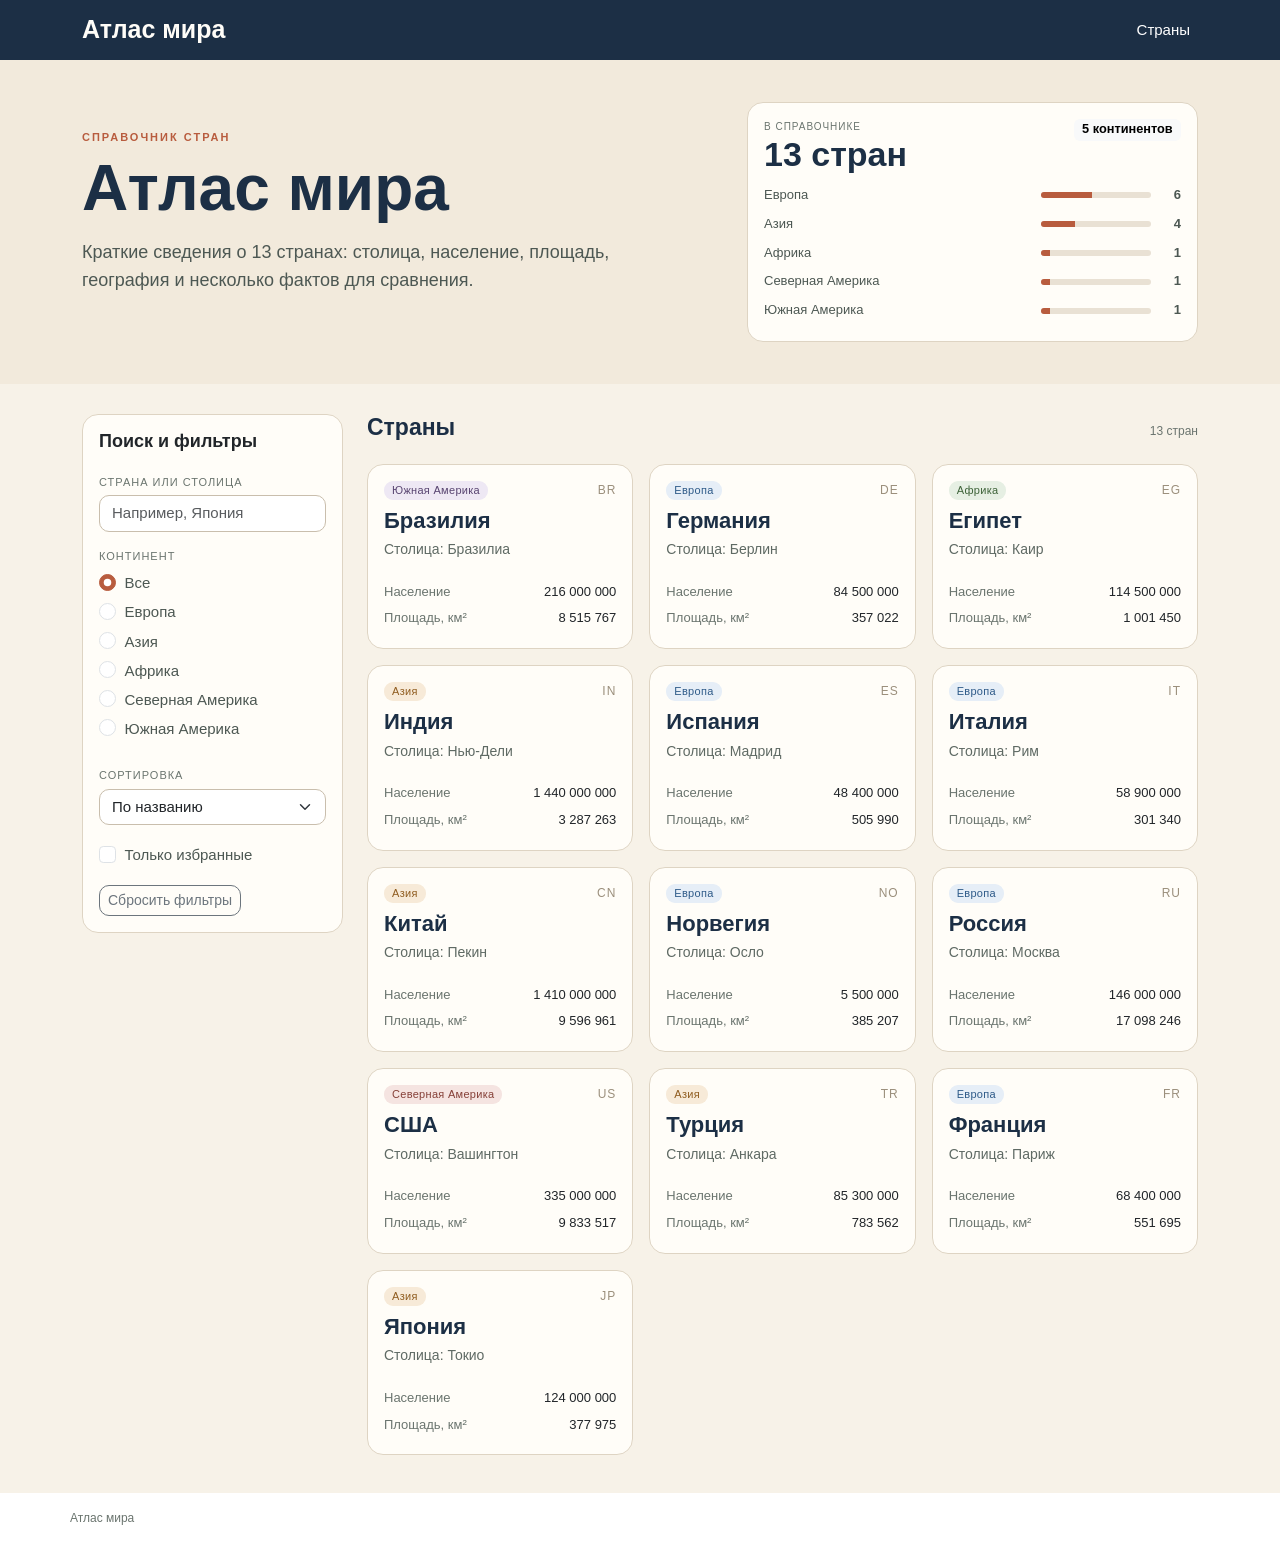
==== index.html @ b81bea29 "Add files via upload" ====
<!DOCTYPE html>
<html lang="ru">
<head>
  <meta charset="utf-8">
  <meta name="viewport" content="width=device-width, initial-scale=1">
  <title>Атлас мира — справочник стран</title>
  <link rel="icon" href="assets/atlas.svg" type="image/svg+xml">
  <link href="https://cdn.jsdelivr.net/npm/bootstrap@5.3.3/dist/css/bootstrap.min.css" rel="stylesheet">
  <link rel="stylesheet" href="css/atlas.css">
</head>
<body>
  <nav class="navbar navbar-expand-lg atlas-navbar" data-bs-theme="dark">
    <div class="container">
      <a class="navbar-brand atlas-brand" href="index.html">
        <span class="brand-name">Атлас мира</span>
      </a>
      <button class="navbar-toggler" type="button" data-bs-toggle="collapse" data-bs-target="#mainNav" aria-controls="mainNav" aria-expanded="false" aria-label="Открыть меню">
        <span class="navbar-toggler-icon"></span>
      </button>
      <div class="collapse navbar-collapse" id="mainNav">
        <ul class="navbar-nav ms-auto">
          <li class="nav-item"><a class="nav-link active" href="index.html">Страны</a></li>
        </ul>
      </div>
    </div>
  </nav>

  <main>
    <section class="atlas-hero">
      <div class="container">
        <div class="row align-items-center g-4">
          <div class="col-lg-7">
            <p class="hero-kicker">справочник стран</p>
            <h1>Атлас мира</h1>
            <p class="hero-lead">Краткие сведения о 13 странах: столица, население, площадь, география и несколько фактов для сравнения.</p>
          </div>
          <div class="col-lg-5">
            <div class="card summary-card">
              <div class="card-body">
                <div class="summary-head">
                  <div>
                    <p class="summary-label">в справочнике</p>
                    <p class="summary-number">13 стран</p>
                  </div>
                  <span class="badge text-bg-light">5 континентов</span>
                </div>
                <div class="summary-row"><span>Европа</span><span class="summary-bar"><i style="width:46%"></i></span><b>6</b></div>
                <div class="summary-row"><span>Азия</span><span class="summary-bar"><i style="width:31%"></i></span><b>4</b></div>
                <div class="summary-row"><span>Африка</span><span class="summary-bar"><i style="width:8%"></i></span><b>1</b></div>
                <div class="summary-row"><span>Северная Америка</span><span class="summary-bar"><i style="width:8%"></i></span><b>1</b></div>
                <div class="summary-row"><span>Южная Америка</span><span class="summary-bar"><i style="width:8%"></i></span><b>1</b></div>
              </div>
            </div>
          </div>
        </div>
      </div>
    </section>

    <div class="container catalog-layout" id="catalog">
      <div class="row g-4">
        <aside class="col-lg-3">
          <div class="card filters-card">
            <div class="card-body">
              <h2 class="filters-title">Поиск и фильтры</h2>
              <div class="mb-3">
                <label class="form-label" for="searchInput">Страна или столица</label>
                <input class="form-control" type="search" id="searchInput" placeholder="Например, Япония">
              </div>

              <fieldset class="mb-3">
                <legend class="form-label">Континент</legend>
                <div class="form-check">
                  <input class="form-check-input" type="radio" name="continent" id="continentAll" value="all" checked>
                  <label class="form-check-label" for="continentAll">Все</label>
                </div>
                <div class="form-check">
                  <input class="form-check-input" type="radio" name="continent" id="continentEurope" value="Европа">
                  <label class="form-check-label" for="continentEurope">Европа</label>
                </div>
                <div class="form-check">
                  <input class="form-check-input" type="radio" name="continent" id="continentAsia" value="Азия">
                  <label class="form-check-label" for="continentAsia">Азия</label>
                </div>
                <div class="form-check">
                  <input class="form-check-input" type="radio" name="continent" id="continentAfrica" value="Африка">
                  <label class="form-check-label" for="continentAfrica">Африка</label>
                </div>
                <div class="form-check">
                  <input class="form-check-input" type="radio" name="continent" id="continentNorth" value="Северная Америка">
                  <label class="form-check-label" for="continentNorth">Северная Америка</label>
                </div>
                <div class="form-check">
                  <input class="form-check-input" type="radio" name="continent" id="continentSouth" value="Южная Америка">
                  <label class="form-check-label" for="continentSouth">Южная Америка</label>
                </div>
              </fieldset>

              <div class="mb-3">
                <label class="form-label" for="sortSelect">Сортировка</label>
                <select class="form-select" id="sortSelect">
                  <option value="name">По названию</option>
                  <option value="population">По населению</option>
                  <option value="area">По площади</option>
                </select>
              </div>

              <div class="form-check mb-3">
                <input class="form-check-input" type="checkbox" id="favoritesOnly">
                <label class="form-check-label" for="favoritesOnly">Только избранные</label>
              </div>

              <button class="btn btn-sm btn-outline-secondary" type="button" id="resetFilters">Сбросить фильтры</button>
            </div>
          </div>
        </aside>

        <section class="col-lg-9" aria-live="polite">
          <div class="catalog-head">
            <h2>Страны</h2>
            <p id="resultCount">13 стран</p>
          </div>
          <div class="row row-cols-1 row-cols-md-2 row-cols-xl-3 g-3" id="countryGrid"></div>
          <p class="empty-message" id="emptyMessage" hidden>Ничего не найдено. Измените запрос или выберите другой континент.</p>
        </section>
      </div>
    </div>
  </main>

  <footer class="site-footer">
    <div class="container footer-row">
      <span>Атлас мира</span>
    </div>
  </footer>

  <div class="toast align-items-center border-0" id="toast" role="status" aria-live="polite" hidden>
    <div class="d-flex"><div class="toast-body"></div></div>
  </div>

  <script src="https://cdn.jsdelivr.net/npm/bootstrap@5.3.3/dist/js/bootstrap.bundle.min.js"></script>
  <script src="js/countries.js"></script>
  <script src="js/catalog.js"></script>
</body>
</html>
---- css/atlas.css ----
body {
  background: #f7f2e8;
  color: #29323a;
  font-family: Candara, "Trebuchet MS", sans-serif;
  font-size: 17px;
  line-height: 1.6;
}

h1,
h2,
h3,
.brand-name,
.summary-number {
  font-family: Candara, "Trebuchet MS", sans-serif;
  font-weight: 700;
}

a {
  color: #8f4b35;
}

a:hover {
  color: #6e3928;
}

/* Navbar */
.atlas-navbar {
  background: #1c2f45;
  padding-top: 10px;
  padding-bottom: 10px;
}

.atlas-brand {
  display: flex;
  flex-direction: column;
  line-height: 1.1;
  margin-right: 32px;
}

.atlas-brand:hover {
  color: #fff;
}

.brand-name {
  color: #fffdf8;
  font-size: 25px;
}

.atlas-navbar .nav-link {
  color: #d5ddd8;
  font-size: 15px;
}

.atlas-navbar .nav-link:hover,
.atlas-navbar .nav-link.active {
  color: #fff;
}

/* Hero */
.atlas-hero {
  padding: 42px 0;
  background: #f2eadc;
}

.hero-kicker {
  margin-bottom: 8px;
  color: #b85c3e;
  font-size: 11px;
  font-weight: 700;
  letter-spacing: 2px;
  text-transform: uppercase;
}

.atlas-hero h1 {
  margin-bottom: 14px;
  color: #1c2f45;
  font-size: 64px;
  line-height: 1.08;
}

.hero-lead {
  max-width: 610px;
  margin-bottom: 20px;
  color: #4d5853;
  font-size: 18px;
}

.btn {
  border-radius: 10px;
}

.summary-card {
  background: #fffdf8;
  border: 1px solid #ded4c3;
  border-radius: 16px;
}

.summary-head {
  display: flex;
  justify-content: space-between;
  align-items: flex-start;
  gap: 12px;
  margin-bottom: 10px;
}

.summary-label {
  margin: 0;
  color: #6b756f;
  font-size: 10px;
  letter-spacing: 1px;
  text-transform: uppercase;
}

.summary-number {
  margin: 2px 0 0;
  color: #1c2f45;
  font-size: 34px;
  line-height: 1;
}

.summary-row {
  display: flex;
  gap: 8px;
  align-items: center;
  padding: 4px 0;
  color: #4d5853;
  font-size: 13px;
}

.summary-row > span:first-child {
  flex: 1;
  min-width: 0;
}

.summary-row b {
  flex: 0 0 22px;
  font-size: 13px;
  text-align: right;
}

.summary-bar {
  flex: 0 0 110px;
  width: 110px;
  height: 6px;
  overflow: hidden;
  border-radius: 3px;
  background: #e9e1d4;
}

.summary-bar i {
  display: block;
  height: 100%;
  background: #b85c3e;
}

/* Catalog */
.catalog-layout {
  padding-top: 30px;
  padding-bottom: 38px;
  scroll-margin-top: 16px;
}

.filters-card {
  position: sticky;
  top: 16px;
  border: 1px solid #ded4c3;
  border-radius: 16px;
  background: #fffdf8;
}

.filters-title {
  margin-bottom: 14px;
  font-size: 18px;
}

.form-label,
legend.form-label {
  margin-bottom: 4px;
  color: #6b756f;
  font-size: 11px;
  letter-spacing: 1px;
  text-transform: uppercase;
}

.form-control,
.form-select {
  border-color: #c9bead;
  border-radius: 10px;
  font-size: 15px;
}

.form-control:focus,
.form-select:focus {
  border-color: #b85c3e;
  outline: 2px solid #b85c3e;
  outline-offset: 1px;
}

.form-check-label {
  color: #4d5853;
  font-size: 15px;
}

.form-check-input:checked {
  background-color: #b85c3e;
  border-color: #b85c3e;
}

.catalog-head {
  display: flex;
  align-items: baseline;
  justify-content: space-between;
  gap: 12px;
  padding-bottom: 8px;
}

.catalog-head h2 {
  margin: 0;
  color: #1c2f45;
  font-size: 23px;
}

.catalog-head p {
  margin: 0;
  color: #6b756f;
  font-size: 12px;
}

#countryGrid {
  padding-top: 14px;
}

.country-card {
  position: relative;
  overflow: hidden;
  border: 1px solid #ded4c3;
  border-radius: 16px;
  background: #fffdf8;
}

.country-card:hover {
  border-color: #a79a86;
}

.continent-badge {
  padding: 4px 8px;
  border-radius: 9px;
  font-size: 11px;
  font-weight: 400;
  letter-spacing: 0.3px;
}

.badge-europe { background: #e6eef7; color: #2e5a88; }
.badge-asia { background: #f7ead8; color: #8f5c1f; }
.badge-africa { background: #e6efe3; color: #3e6339; }
.badge-north-america { background: #f5e4e1; color: #864038; }
.badge-south-america { background: #eee8f4; color: #584470; }
.badge-other { background: #ece9e2; color: #5f625d; }

.country-code {
  color: #9b8f7c;
  font-family: Candara, "Trebuchet MS", sans-serif;
  font-size: 12px;
  letter-spacing: 1px;
}

.country-card .card-title {
  margin-bottom: 4px;
  font-size: 22px;
}

.country-card .card-title a {
  color: #1c2f45;
  text-decoration: none;
}

.country-card .card-title a:hover {
  text-decoration: underline;
}

.card-capital {
  margin-bottom: 10px;
  color: #5f6a64;
  font-size: 14px;
}

.card-facts {
  margin: 0;
  padding-top: 8px;
}

.card-facts div {
  display: flex;
  justify-content: space-between;
  gap: 10px;
  align-items: baseline;
  padding: 3px 0;
}

.card-facts dt {
  color: #6b756f;
  font-size: 13px;
  font-weight: 400;
}

.card-facts dd {
  margin: 0;
  font-size: 13px;
}

.empty-message {
  padding: 20px 0;
  color: #6b756f;
}

/* Country page */
.atlas-breadcrumb {
  margin: 14px 0 0;
  font-size: 12px;
}

.atlas-breadcrumb a {
  color: #6b756f;
}

.country-page {
  margin-bottom: 40px;
  overflow: hidden;
  border: 1px solid #ded4c3;
  border-radius: 18px;
  background: #fffdf8;
}

.country-head {
  padding: 26px;
  background: #1c2f45;
  color: #fffdf8;
}

.country-head h1 {
  margin: 7px 0 3px;
  color: #fffdf8;
  font-size: 50px;
  line-height: 1.05;
}

.country-head p {
  margin: 0;
  color: #c3cec8;
  font-size: 13px;
}

.country-actions {
  display: flex;
  gap: 7px;
  justify-content: flex-end;
}

.country-actions .btn {
  font-size: 12px;
}

.country-body {
  padding: 24px;
}

.country-section {
  margin-bottom: 22px;
}

.country-section h2 {
  margin-bottom: 9px;
  padding-bottom: 5px;
  color: #1c2f45;
  font-size: 20px;
}

.country-section p {
  color: #3f4a45;
  font-size: 14px;
}

.fact-list {
  margin: 0;
  padding-left: 20px;
  color: #3f4a45;
  font-size: 14px;
}

.fact-list li {
  margin-bottom: 5px;
}

.related-card {
  border: 1px solid #ded4c3;
  border-radius: 16px;
  color: #1c2f45;
  text-decoration: none;
}

.related-card:hover {
  border-color: #a79a86;
  background: #fcf8f0;
  color: #1c2f45;
  text-decoration: none;
}

.related-card strong {
  display: block;
  font-family: Candara, "Trebuchet MS", sans-serif;
  font-size: 15px;
  font-weight: 400;
}

.related-card span {
  color: #6b756f;
  font-size: 10px;
}

.facts-card {
  border: 1px solid #ded4c3;
  border-radius: 16px;
}

.facts-card h2 {
  margin-bottom: 12px;
  color: #1c2f45;
  font-size: 18px;
}

.facts-table {
  margin: 0;
}

.facts-table div {
  display: grid;
  grid-template-columns: 48% 52%;
  gap: 12px;
  align-items: center;
  padding: 7px 20px;
}

.facts-table div:nth-child(even) {
  background: #f4eee4;
}

.facts-table dt {
  color: #6b756f;
  font-size: 13px;
  font-weight: 400;
  line-height: 1.4;
}

.facts-table dd {
  margin: 0;
  font-size: 13px;
  line-height: 1.4;
  text-align: right;
}

/* Footer and toast */
.site-footer {
  background: #fff;
  color: #6b756f;
  font-size: 12px;
}

.footer-row {
  display: flex;
  justify-content: space-between;
  gap: 16px;
  padding: 16px 0;
}

#toast {
  position: fixed;
  right: 18px;
  bottom: 18px;
  z-index: 1080;
  max-width: 320px;
  background: #1c2f45;
  color: #fff;
}

#toast .toast-body {
  font-size: 12px;
}

@media (max-width: 991.98px) {
  .filters-card {
    position: static;
  }

  .country-actions {
    justify-content: flex-start;
    margin-top: 6px;
  }
}

@media (max-width: 575.98px) {
  .atlas-hero {
    padding: 30px 0;
  }

  .atlas-hero h1 {
    font-size: 37px;
  }

  .country-head h1 {
    font-size: 34px;
  }

  .summary-row {
    gap: 6px;
  }

  .summary-bar {
    flex-basis: 90px;
    width: 90px;
  }

  .footer-row {
    flex-direction: column;
    gap: 4px;
  }

  .country-head,
  .country-body {
    padding: 18px;
  }
}
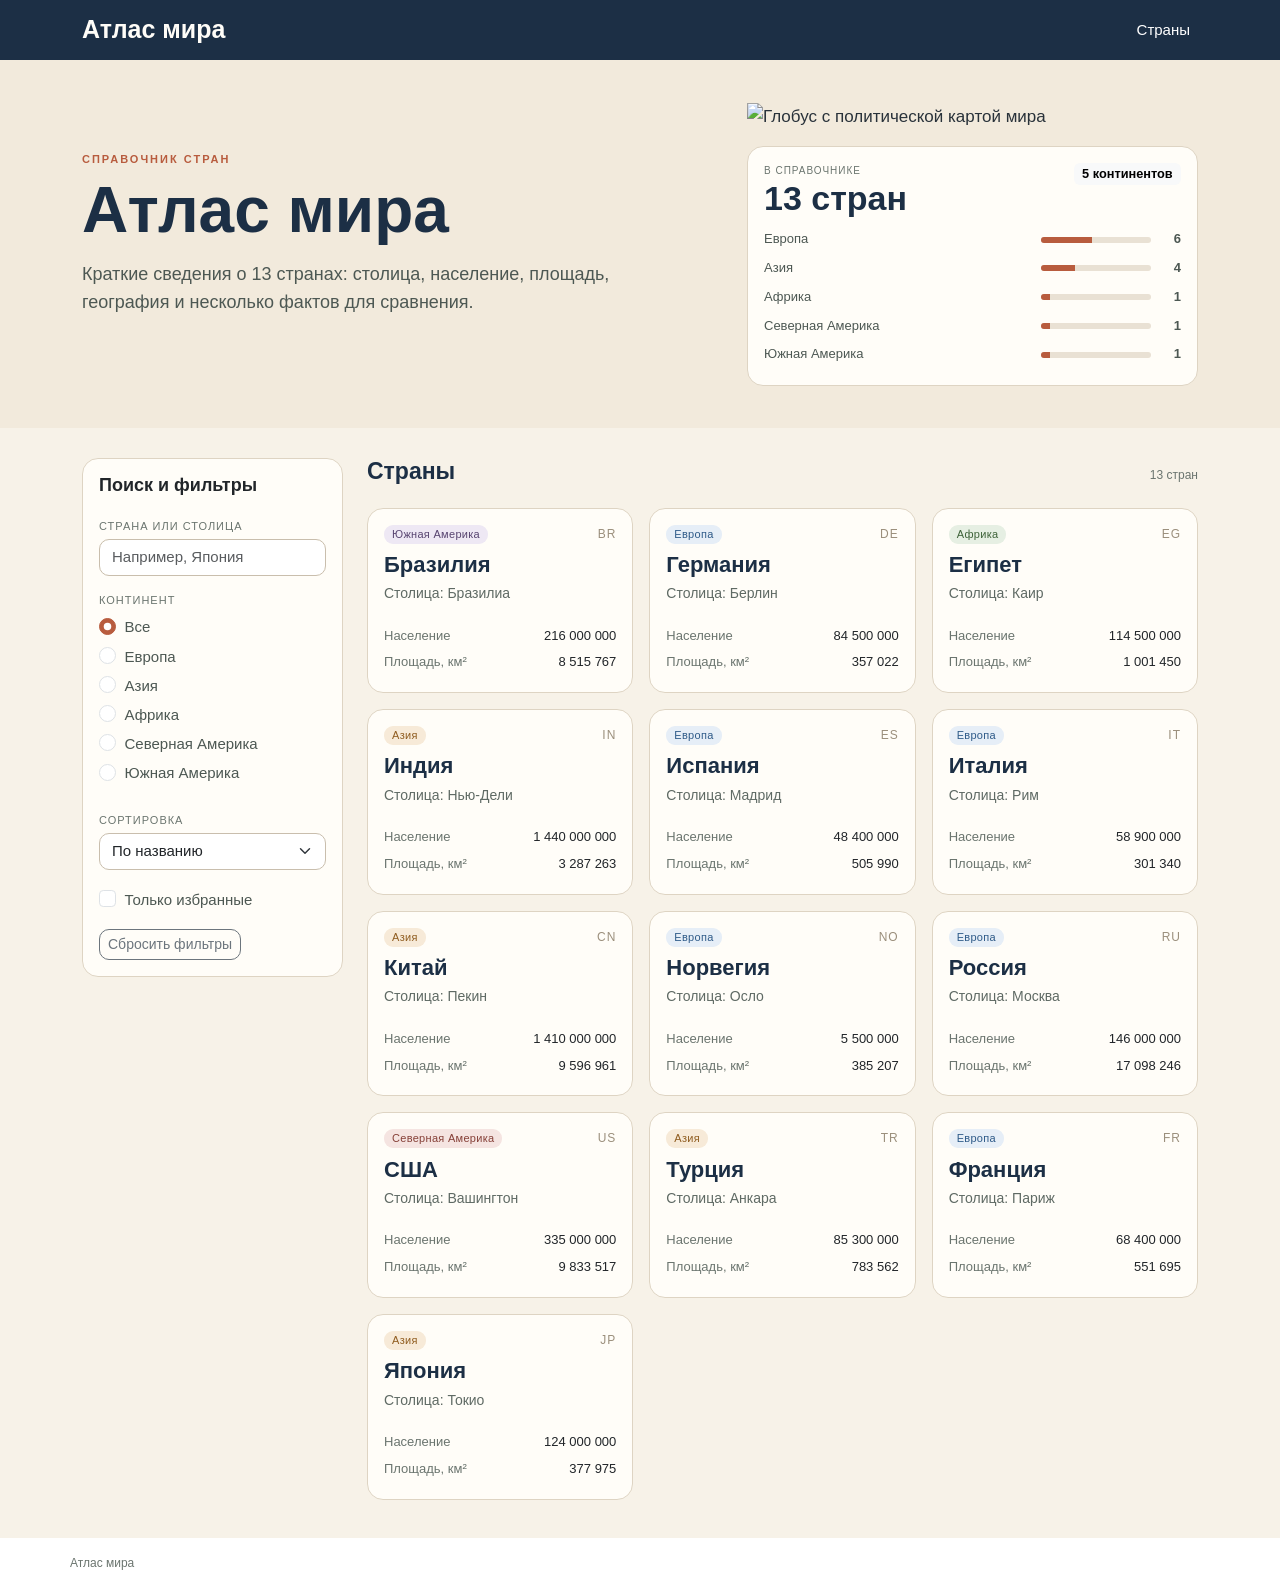
==== commit da956e70: "Update index.html" ====
--- a/index.html
+++ b/index.html
@@ -3,7 +3,7 @@
 <head>
   <meta charset="utf-8">
   <meta name="viewport" content="width=device-width, initial-scale=1">
-  <title>Атлас мира — справочник стран</title>
+  <title>Атлас мира – справочник стран</title>
   <link rel="icon" href="assets/atlas.svg" type="image/svg+xml">
   <link href="https://cdn.jsdelivr.net/npm/bootstrap@5.3.3/dist/css/bootstrap.min.css" rel="stylesheet">
   <link rel="stylesheet" href="css/atlas.css">
@@ -28,13 +28,16 @@
   <main>
     <section class="atlas-hero">
       <div class="container">
-        <div class="row align-items-center g-4">
+        <div class="row align-items-lg-center g-4">
           <div class="col-lg-7">
             <p class="hero-kicker">справочник стран</p>
             <h1>Атлас мира</h1>
             <p class="hero-lead">Краткие сведения о 13 странах: столица, население, площадь, география и несколько фактов для сравнения.</p>
           </div>
           <div class="col-lg-5">
+            <figure class="hero-photo">
+              <img src="assets/images/atlas-globe.jpg" alt="Глобус с политической картой мира" width="1200">
+            </figure>
             <div class="card summary-card">
               <div class="card-body">
                 <div class="summary-head">
